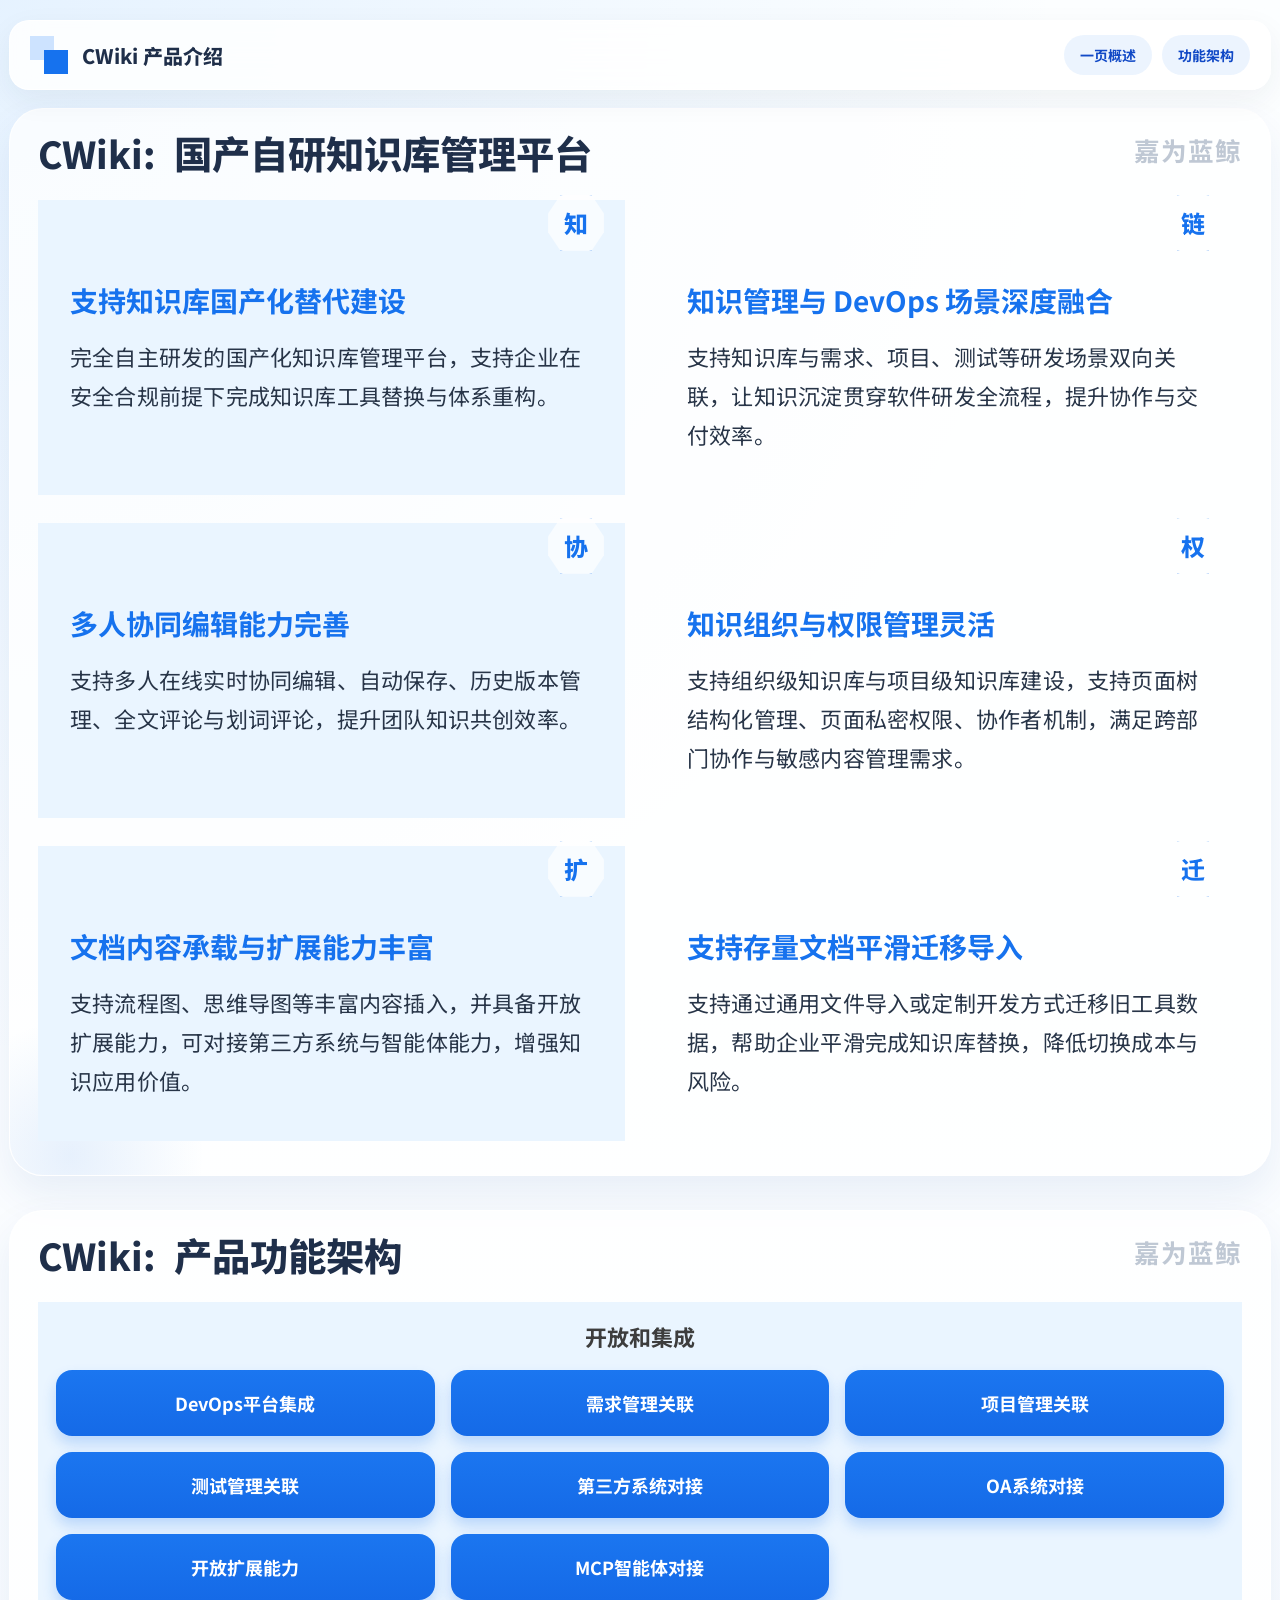
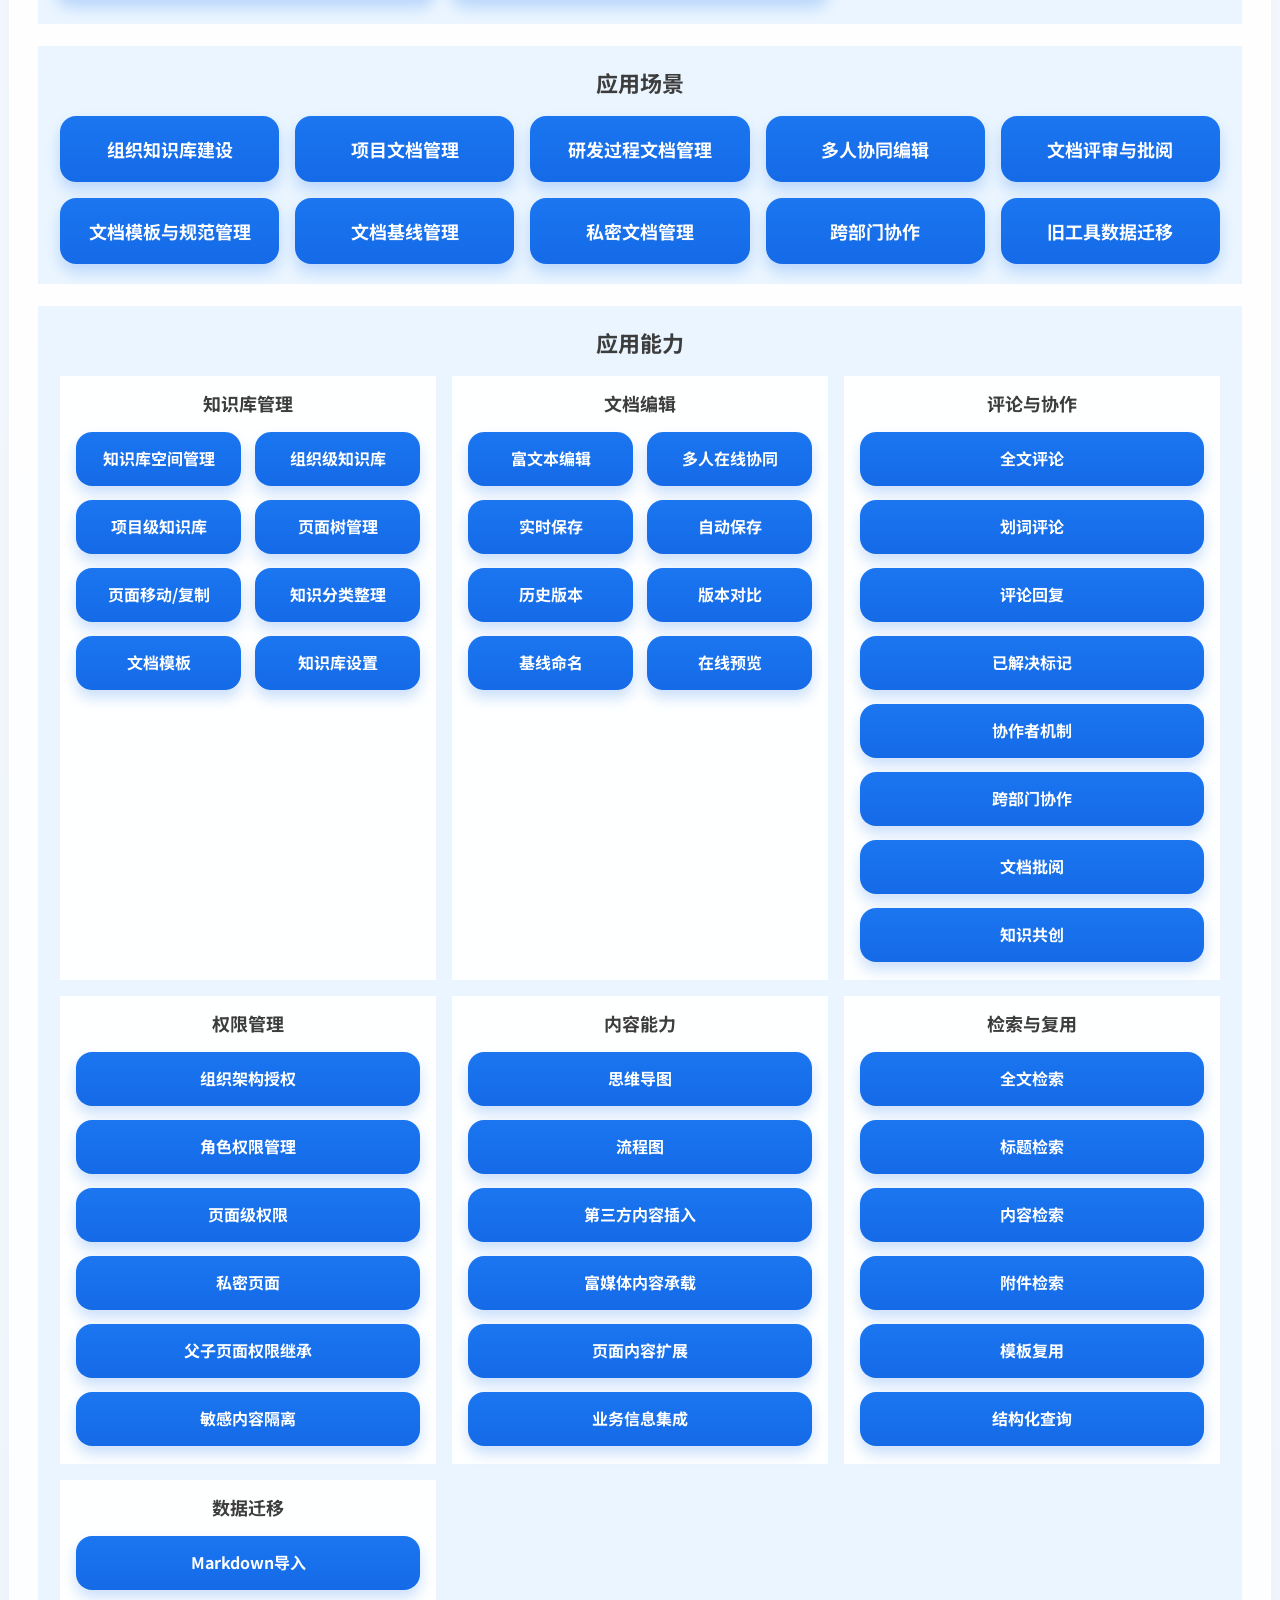
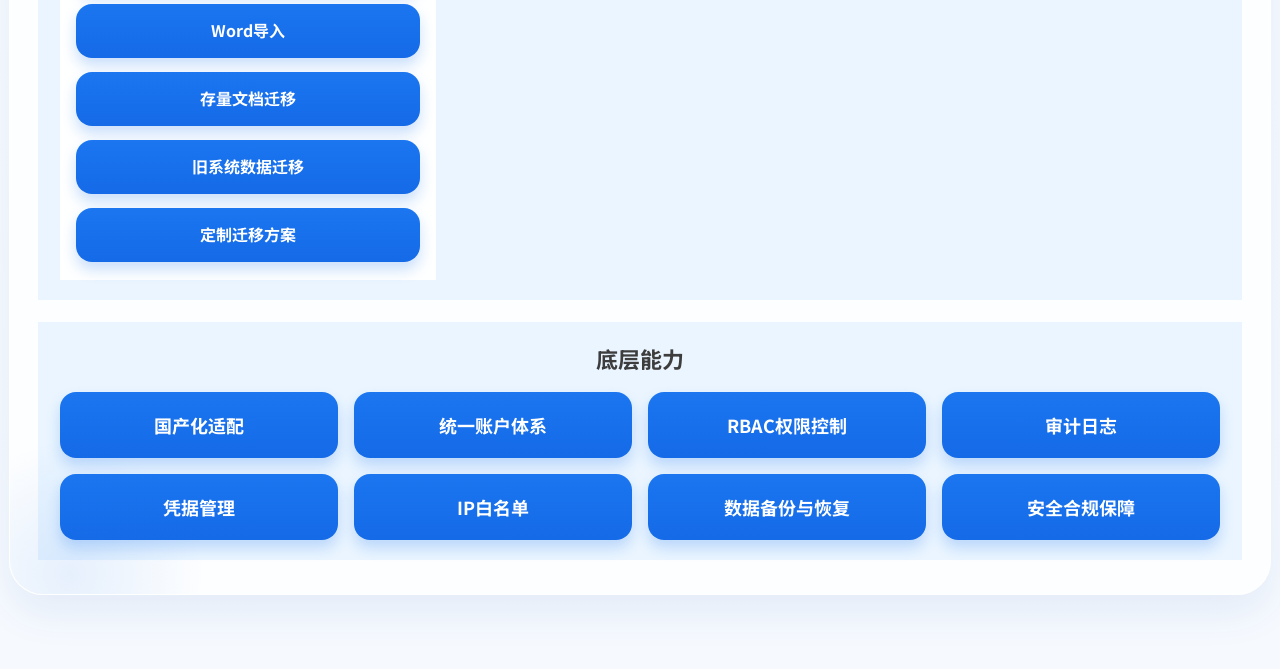
==== docs/index.html @ 2952a27b "Add CWiki GitHub Pages site" ====
<!doctype html>
<html lang="zh-CN">
  <head>
    <meta charset="UTF-8" />
    <meta name="viewport" content="width=device-width, initial-scale=1.0" />
    <title>CWiki 知识库管理平台产品介绍</title>
    <link rel="preconnect" href="https://fonts.googleapis.com" />
    <link rel="preconnect" href="https://fonts.gstatic.com" crossorigin />
    <link
      href="https://fonts.googleapis.com/css2?family=Noto+Sans+SC:wght@400;500;700;800&display=swap"
      rel="stylesheet"
    />
    <link rel="stylesheet" href="./styles.css" />
  </head>
  <body>
    <div class="page-shell">
      <header class="topbar">
        <a class="brand" href="#overview">
          <span class="brand-mark" aria-hidden="true">
            <i></i>
            <i></i>
          </span>
          <span class="brand-name">CWiki 产品介绍</span>
        </a>
        <nav class="topnav">
          <a href="#overview">一页概述</a>
          <a href="#architecture">功能架构</a>
        </nav>
      </header>

      <main>
        <section class="hero-section panel" id="overview">
          <div class="section-head">
            <div class="title-row">
              <span class="title-prefix">CWiki:</span>
              <h1>国产自研知识库管理平台</h1>
            </div>
            <div class="logo-ghost">嘉为蓝鲸</div>
          </div>

          <div class="overview-grid" id="overview-grid"></div>
        </section>

        <section class="arch-section panel" id="architecture">
          <div class="section-head">
            <div class="title-row">
              <span class="title-prefix">CWiki:</span>
              <h2>产品功能架构</h2>
            </div>
            <div class="logo-ghost">嘉为蓝鲸</div>
          </div>

          <div class="architecture-board">
            <div class="board-main">
              <div class="band scenario-band">
                <div class="band-title">应用场景</div>
                <div class="pill-row" id="scenario-pills"></div>
              </div>

              <div class="capability-area">
                <div class="band-title capability-title">应用能力</div>
                <div class="capability-grid" id="capability-grid"></div>
              </div>

              <div class="band foundation-band">
                <div class="band-title">底层能力</div>
                <div class="foundation-grid" id="foundation-pills"></div>
              </div>
            </div>

            <aside class="integration-side">
              <div class="band-title">开放和集成</div>
              <div class="integration-pills" id="integration-pills"></div>
            </aside>
          </div>
        </section>
      </main>
    </div>

    <script src="./script.js"></script>
  </body>
</html>
---- docs/styles.css ----
:root {
  --bg: #f6faff;
  --surface: #ffffff;
  --panel: #eaf5ff;
  --panel-strong: #dff0ff;
  --text: #1f2f4a;
  --body: #283548;
  --muted: #bfc8d4;
  --line: rgba(26, 115, 232, 0.08);
  --blue: #1672ee;
  --blue-deep: #1149c6;
  --shadow: 0 18px 40px rgba(16, 63, 157, 0.08);
  --radius: 30px;
  --pill-shadow: 0 8px 14px rgba(22, 114, 238, 0.22);
}

* {
  box-sizing: border-box;
}

html {
  scroll-behavior: smooth;
}

body {
  margin: 0;
  font-family: "Noto Sans SC", "PingFang SC", "Microsoft YaHei", sans-serif;
  color: var(--body);
  background:
    radial-gradient(circle at top left, rgba(102, 176, 255, 0.15), transparent 26%),
    linear-gradient(180deg, #fcfeff 0%, var(--bg) 100%);
}

a {
  color: inherit;
  text-decoration: none;
}

.page-shell {
  width: min(1600px, calc(100vw - 32px));
  margin: 0 auto;
  padding: 20px 0 40px;
}

.topbar {
  position: sticky;
  top: 12px;
  z-index: 20;
  display: flex;
  align-items: center;
  justify-content: space-between;
  gap: 16px;
  padding: 14px 20px;
  margin-bottom: 18px;
  background: rgba(255, 255, 255, 0.86);
  border: 1px solid rgba(255, 255, 255, 0.85);
  border-radius: 20px;
  backdrop-filter: blur(16px);
  box-shadow: 0 10px 30px rgba(31, 47, 74, 0.06);
}

.brand {
  display: inline-flex;
  align-items: center;
  gap: 14px;
  min-width: 0;
}

.brand-mark {
  position: relative;
  width: 38px;
  height: 38px;
  flex: 0 0 38px;
}

.brand-mark i {
  position: absolute;
  display: block;
  width: 24px;
  height: 24px;
}

.brand-mark i:first-child {
  top: 0;
  left: 0;
  background: #cde3ff;
}

.brand-mark i:last-child {
  right: 0;
  bottom: 0;
  background: var(--blue);
}

.brand-name {
  font-size: 20px;
  font-weight: 800;
  color: var(--text);
  white-space: nowrap;
}

.topnav {
  display: inline-flex;
  align-items: center;
  gap: 10px;
  flex-wrap: wrap;
}

.topnav a {
  padding: 10px 16px;
  border-radius: 999px;
  background: rgba(22, 114, 238, 0.08);
  color: var(--blue-deep);
  font-size: 14px;
  font-weight: 700;
}

.panel {
  position: relative;
  overflow: hidden;
  margin-bottom: 34px;
  padding: 22px 28px 34px;
  background: rgba(255, 255, 255, 0.74);
  border: 1px solid rgba(255, 255, 255, 0.84);
  border-radius: 34px;
  box-shadow: var(--shadow);
}

.panel::before {
  content: "";
  position: absolute;
  inset: auto auto -120px -80px;
  width: 280px;
  height: 280px;
  background: radial-gradient(circle, rgba(26, 115, 232, 0.1), transparent 68%);
  pointer-events: none;
}

.section-head {
  display: flex;
  align-items: flex-start;
  justify-content: space-between;
  gap: 16px;
  margin-bottom: 26px;
}

.title-row {
  display: flex;
  align-items: baseline;
  gap: 18px;
  min-width: 0;
}

.title-prefix,
.title-row h1,
.title-row h2 {
  margin: 0;
  color: var(--text);
  line-height: 1.1;
}

.title-prefix {
  font-size: clamp(34px, 2.9vw, 64px);
  font-weight: 800;
}

.title-row h1,
.title-row h2 {
  font-size: clamp(30px, 3vw, 58px);
  font-weight: 800;
}

.logo-ghost {
  flex: 0 0 auto;
  color: var(--muted);
  font-size: clamp(22px, 2vw, 42px);
  font-weight: 700;
  letter-spacing: 0.04em;
}

.overview-grid {
  display: grid;
  grid-template-columns: repeat(3, minmax(0, 1fr));
  gap: 28px 30px;
}

.feature-card {
  position: relative;
  min-height: 295px;
  padding: 82px 32px 28px;
}

.feature-card.is-shaded {
  background: var(--panel);
}

.feature-card .card-icon {
  position: absolute;
  top: -8px;
  right: 18px;
  display: grid;
  place-items: center;
  width: 62px;
  height: 62px;
  border: 3px solid var(--blue);
  border-radius: 18px;
  color: var(--blue);
  font-size: 24px;
  font-weight: 800;
  clip-path: polygon(25% 5%, 75% 5%, 95% 35%, 95% 65%, 75% 95%, 25% 95%, 5% 65%, 5% 35%);
  background: rgba(255, 255, 255, 0.7);
}

.feature-card h3 {
  margin: 0 0 18px;
  color: var(--blue);
  font-size: clamp(28px, 1.55vw, 38px);
  line-height: 1.32;
}

.feature-card p {
  margin: 0;
  font-size: clamp(22px, 1.22vw, 30px);
  line-height: 1.78;
  letter-spacing: 0.01em;
}

.architecture-board {
  display: grid;
  grid-template-columns: minmax(0, 1fr) 270px;
  gap: 22px;
}

.board-main {
  display: grid;
  gap: 22px;
}

.band,
.capability-area,
.integration-side {
  background: var(--panel);
}

.band,
.capability-area {
  padding: 20px 22px;
}

.integration-side {
  padding: 18px 18px 24px;
}

.band-title,
.capability-title {
  margin-bottom: 18px;
  color: #3d3d3d;
  font-size: clamp(22px, 1.5vw, 34px);
  font-weight: 700;
  text-align: center;
}

.pill-row,
.integration-pills,
.foundation-grid {
  display: grid;
  gap: 16px;
}

.pill-row {
  grid-template-columns: repeat(5, minmax(0, 1fr));
}

.foundation-grid {
  grid-template-columns: repeat(4, minmax(0, 1fr));
}

.integration-pills {
  grid-template-columns: 1fr;
}

.pill {
  display: flex;
  align-items: center;
  justify-content: center;
  min-height: 66px;
  padding: 12px 16px;
  border-radius: 16px;
  background: linear-gradient(180deg, #1b76f0 0%, #156ae7 100%);
  color: #fff;
  text-align: center;
  font-size: 18px;
  font-weight: 700;
  line-height: 1.35;
  box-shadow: var(--pill-shadow);
}

.capability-grid {
  display: grid;
  grid-template-columns: 1.45fr 1.45fr 1fr 1fr 1fr;
  gap: 16px;
}

.cap-panel {
  padding: 14px 16px 18px;
  background: rgba(255, 255, 255, 0.96);
}

.cap-panel h3 {
  margin: 0 0 16px;
  color: #3d3d3d;
  font-size: 18px;
  font-weight: 700;
  text-align: center;
}

.cap-panel .pill-list {
  display: grid;
  gap: 14px;
}

.cap-panel.cols-2 .pill-list {
  grid-template-columns: repeat(2, minmax(0, 1fr));
}

.cap-panel.cols-1 .pill-list {
  grid-template-columns: 1fr;
}

.cap-panel .pill {
  min-height: 54px;
  font-size: 16px;
}

@media (max-width: 1320px) {
  .page-shell {
    width: min(100%, calc(100vw - 18px));
  }

  .overview-grid {
    grid-template-columns: repeat(2, minmax(0, 1fr));
  }

  .architecture-board {
    grid-template-columns: 1fr;
  }

  .integration-side {
    order: -1;
  }

  .integration-pills {
    grid-template-columns: repeat(3, minmax(0, 1fr));
  }

  .capability-grid {
    grid-template-columns: repeat(3, minmax(0, 1fr));
  }
}

@media (max-width: 900px) {
  .topbar,
  .section-head,
  .title-row {
    flex-direction: column;
    align-items: flex-start;
  }

  .logo-ghost {
    align-self: flex-end;
  }

  .overview-grid,
  .capability-grid,
  .pill-row,
  .foundation-grid,
  .integration-pills {
    grid-template-columns: 1fr;
  }

  .feature-card {
    min-height: auto;
  }

  .feature-card h3 {
    font-size: 24px;
  }

  .feature-card p {
    font-size: 17px;
    line-height: 1.75;
  }

  .pill {
    min-height: 56px;
    font-size: 16px;
  }
}
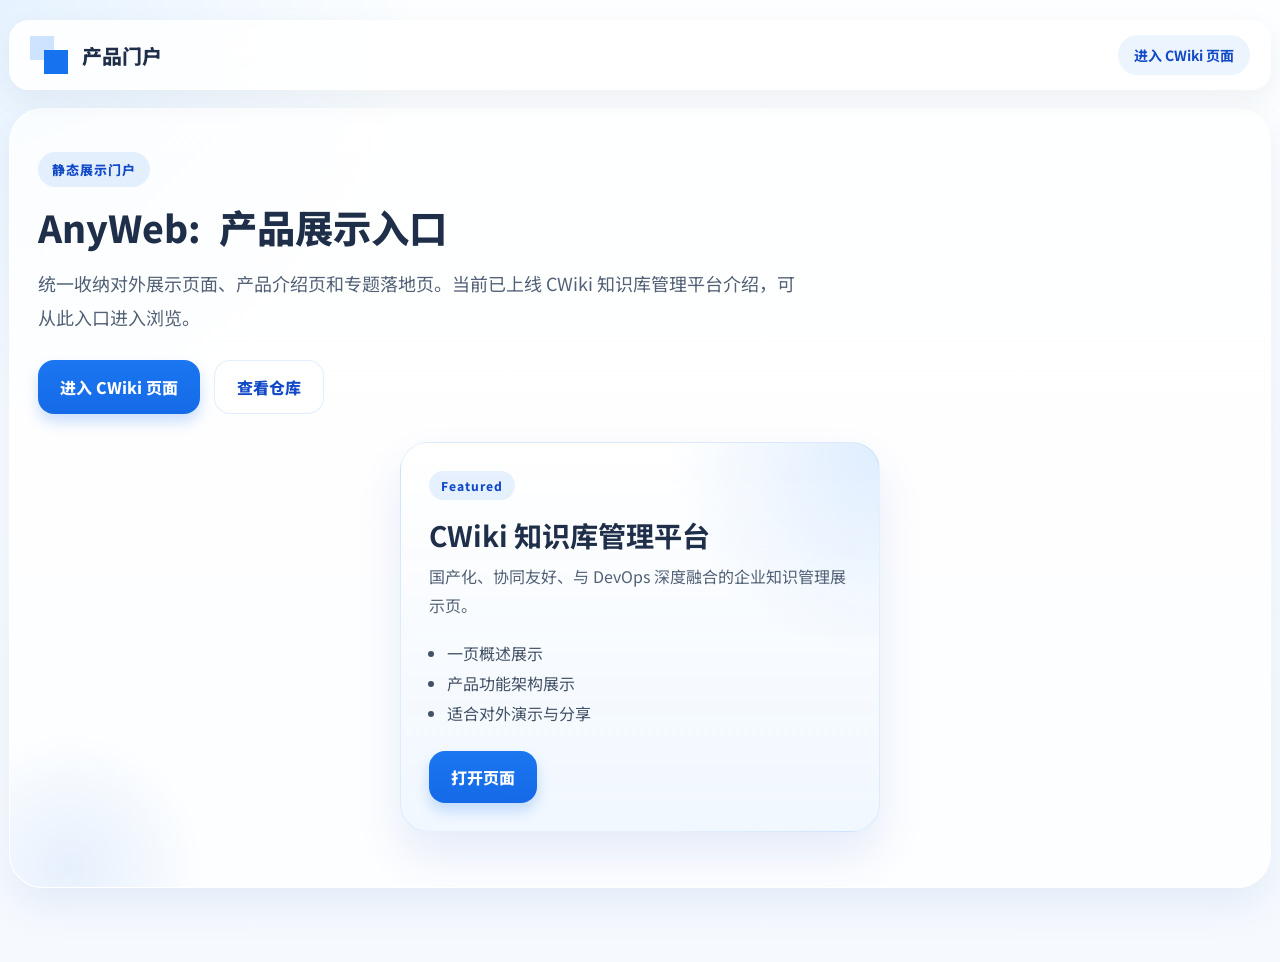
==== commit 17350738: "Add portal homepage for Pages site" ====
--- a/docs/index.html
+++ b/docs/index.html
@@ -20,58 +20,45 @@
             <i></i>
             <i></i>
           </span>
-          <span class="brand-name">CWiki 产品介绍</span>
+          <span class="brand-name">产品门户</span>
         </a>
         <nav class="topnav">
-          <a href="#overview">一页概述</a>
-          <a href="#architecture">功能架构</a>
+          <a href="./cwiki_landing_page.html">进入 CWiki 页面</a>
         </nav>
       </header>
 
       <main>
-        <section class="hero-section panel" id="overview">
-          <div class="section-head">
-            <div class="title-row">
-              <span class="title-prefix">CWiki:</span>
-              <h1>国产自研知识库管理平台</h1>
-            </div>
-            <div class="logo-ghost">嘉为蓝鲸</div>
-          </div>
-
-          <div class="overview-grid" id="overview-grid"></div>
-        </section>
-
-        <section class="arch-section panel" id="architecture">
-          <div class="section-head">
-            <div class="title-row">
-              <span class="title-prefix">CWiki:</span>
-              <h2>产品功能架构</h2>
-            </div>
-            <div class="logo-ghost">嘉为蓝鲸</div>
-          </div>
-
-          <div class="architecture-board">
-            <div class="board-main">
-              <div class="band scenario-band">
-                <div class="band-title">应用场景</div>
-                <div class="pill-row" id="scenario-pills"></div>
+        <section class="portal-hero panel" id="portal-home">
+          <div class="portal-grid">
+            <div class="portal-copy">
+              <div class="portal-tag">静态展示门户</div>
+              <div class="title-row portal-title-row">
+                <span class="title-prefix">AnyWeb:</span>
+                <h1>产品展示入口</h1>
               </div>
-
-              <div class="capability-area">
-                <div class="band-title capability-title">应用能力</div>
-                <div class="capability-grid" id="capability-grid"></div>
-              </div>
-
-              <div class="band foundation-band">
-                <div class="band-title">底层能力</div>
-                <div class="foundation-grid" id="foundation-pills"></div>
+              <p class="portal-desc">
+                统一收纳对外展示页面、产品介绍页和专题落地页。当前已上线 CWiki
+                知识库管理平台介绍，可从此入口进入浏览。
+              </p>
+              <div class="portal-actions">
+                <a class="portal-button primary" href="./cwiki_landing_page.html">进入 CWiki 页面</a>
+                <a class="portal-button secondary" href="https://github.com/jasonfong2024/anyweb" target="_blank" rel="noreferrer">查看仓库</a>
               </div>
             </div>
 
-            <aside class="integration-side">
-              <div class="band-title">开放和集成</div>
-              <div class="integration-pills" id="integration-pills"></div>
-            </aside>
+            <div class="portal-card-area">
+              <article class="portal-card featured">
+                <div class="portal-card-badge">Featured</div>
+                <h2>CWiki 知识库管理平台</h2>
+                <p>国产化、协同友好、与 DevOps 深度融合的企业知识管理展示页。</p>
+                <ul>
+                  <li>一页概述展示</li>
+                  <li>产品功能架构展示</li>
+                  <li>适合对外演示与分享</li>
+                </ul>
+                <a class="inline-entry" href="./cwiki_landing_page.html">打开页面</a>
+              </article>
+            </div>
           </div>
         </section>
       </main>
--- a/docs/styles.css
+++ b/docs/styles.css
@@ -178,51 +178,356 @@
   letter-spacing: 0.04em;
 }
 
-.overview-grid {
+.portal-hero {
+  min-height: calc(100vh - 120px);
+  display: flex;
+  align-items: center;
+}
+
+.portal-grid {
+  display: grid;
+  grid-template-columns: minmax(0, 1.1fr) minmax(360px, 0.9fr);
+  gap: 28px;
+  width: 100%;
+  align-items: center;
+}
+
+.portal-tag {
+  display: inline-flex;
+  align-items: center;
+  padding: 8px 14px;
+  margin-bottom: 18px;
+  border-radius: 999px;
+  background: rgba(22, 114, 238, 0.1);
+  color: var(--blue-deep);
+  font-size: 13px;
+  font-weight: 800;
+  letter-spacing: 0.08em;
+  text-transform: uppercase;
+}
+
+.portal-title-row {
+  margin-bottom: 18px;
+}
+
+.portal-desc {
+  max-width: 760px;
+  margin: 0 0 26px;
+  color: #526176;
+  font-size: clamp(18px, 1.25vw, 24px);
+  line-height: 1.9;
+}
+
+.portal-actions {
+  display: flex;
+  flex-wrap: wrap;
+  gap: 14px;
+}
+
+.portal-button,
+.inline-entry {
+  display: inline-flex;
+  align-items: center;
+  justify-content: center;
+  padding: 14px 22px;
+  border-radius: 16px;
+  font-size: 16px;
+  font-weight: 800;
+  transition: transform 0.2s ease, box-shadow 0.2s ease, background 0.2s ease;
+}
+
+.portal-button:hover,
+.inline-entry:hover {
+  transform: translateY(-2px);
+}
+
+.portal-button.primary,
+.inline-entry {
+  background: linear-gradient(180deg, #1b76f0 0%, #156ae7 100%);
+  color: #fff;
+  box-shadow: var(--pill-shadow);
+}
+
+.portal-button.secondary {
+  background: rgba(255, 255, 255, 0.92);
+  color: var(--blue-deep);
+  border: 1px solid rgba(22, 114, 238, 0.12);
+}
+
+.portal-card-area {
+  display: flex;
+  justify-content: center;
+}
+
+.portal-card {
+  width: min(100%, 480px);
+  padding: 28px;
+  border-radius: 28px;
+  background:
+    radial-gradient(circle at top right, rgba(110, 175, 255, 0.22), transparent 34%),
+    linear-gradient(180deg, rgba(255, 255, 255, 0.98), rgba(240, 247, 255, 0.96));
+  border: 1px solid rgba(22, 114, 238, 0.1);
+  box-shadow: 0 24px 46px rgba(17, 73, 198, 0.1);
+}
+
+.portal-card-badge {
+  display: inline-flex;
+  padding: 6px 12px;
+  margin-bottom: 18px;
+  border-radius: 999px;
+  background: rgba(22, 114, 238, 0.1);
+  color: var(--blue-deep);
+  font-size: 12px;
+  font-weight: 800;
+  letter-spacing: 0.08em;
+}
+
+.portal-card h2 {
+  margin: 0 0 10px;
+  color: var(--text);
+  font-size: clamp(28px, 2.2vw, 38px);
+  line-height: 1.2;
+}
+
+.portal-card p {
+  margin: 0 0 18px;
+  color: #536176;
+  font-size: 16px;
+  line-height: 1.8;
+}
+
+.portal-card ul {
+  margin: 0 0 22px;
+  padding-left: 18px;
+  color: #425165;
+  line-height: 1.9;
+}
+
+.overview-lead {
+  margin-bottom: 28px;
+  text-align: center;
+}
+
+.overview-lead h3 {
+  margin: 0 0 10px;
+  color: var(--blue);
+  font-size: clamp(22px, 1.8vw, 32px);
+  font-weight: 800;
+}
+
+.overview-lead p {
+  width: min(980px, 100%);
+  margin: 0 auto;
+  color: #526176;
+  font-size: clamp(16px, 1.1vw, 20px);
+  line-height: 1.8;
+}
+
+.overview-stage {
+  display: grid;
+  grid-template-columns: 300px minmax(0, 1fr) 300px;
+  gap: 24px;
+  align-items: center;
+  margin-bottom: 28px;
+}
+
+.overview-side,
+.overview-center,
+.value-section,
+.overview-baseboard {
+  position: relative;
+}
+
+.overview-side {
+  padding: 24px 18px 22px;
+  background: linear-gradient(180deg, rgba(31, 61, 166, 0.08), rgba(22, 114, 238, 0.05));
+  border-radius: 26px;
+  border: 1px solid rgba(22, 114, 238, 0.08);
+}
+
+.overview-side h3,
+.value-title,
+.baseboard-title {
+  margin: 0 0 18px;
+  color: var(--text);
+  font-size: 22px;
+  font-weight: 800;
+  text-align: center;
+}
+
+.mini-pill-grid {
+  display: grid;
+  grid-template-columns: repeat(2, minmax(0, 1fr));
+  gap: 12px;
+}
+
+.mini-pill,
+.scene-pill {
+  display: flex;
+  align-items: center;
+  justify-content: center;
+  min-height: 54px;
+  padding: 10px 12px;
+  border-radius: 14px;
+  color: #fff;
+  font-size: 15px;
+  font-weight: 700;
+  line-height: 1.35;
+  text-align: center;
+  background: linear-gradient(180deg, #2a89ff 0%, #1b6fe8 100%);
+  box-shadow: 0 8px 18px rgba(22, 114, 238, 0.24);
+}
+
+.scene-list {
+  display: grid;
+  gap: 14px;
+}
+
+.overview-center {
+  min-height: 420px;
+  display: grid;
+  place-items: center;
+  background:
+    radial-gradient(circle at center, rgba(118, 179, 255, 0.3), rgba(118, 179, 255, 0.08) 34%, transparent 68%),
+    linear-gradient(180deg, rgba(255, 255, 255, 0.6), rgba(234, 245, 255, 0.2));
+  border-radius: 34px;
+}
+
+.hex-cluster {
+  position: relative;
+  width: min(100%, 620px);
+  min-height: 360px;
+}
+
+.hex-node {
+  position: absolute;
+  display: grid;
+  place-items: center;
+  width: 170px;
+  height: 148px;
+  padding: 14px;
+  color: #eff7ff;
+  text-align: center;
+  font-size: 16px;
+  font-weight: 700;
+  line-height: 1.35;
+  clip-path: polygon(25% 6%, 75% 6%, 100% 50%, 75% 94%, 25% 94%, 0% 50%);
+  box-shadow: 0 18px 30px rgba(25, 82, 181, 0.22);
+}
+
+.hex-node span {
+  display: block;
+}
+
+.hex-node:nth-child(1) {
+  top: 18px;
+  left: 110px;
+}
+
+.hex-node:nth-child(2) {
+  top: 18px;
+  right: 110px;
+}
+
+.hex-node:nth-child(3) {
+  top: 98px;
+  left: 50%;
+  transform: translateX(-50%);
+}
+
+.hex-node:nth-child(4) {
+  top: 178px;
+  left: 110px;
+}
+
+.hex-node:nth-child(5) {
+  top: 178px;
+  right: 110px;
+}
+
+.hex-node:nth-child(6) {
+  top: 258px;
+  left: 50%;
+  transform: translateX(-50%);
+}
+
+.tone-indigo {
+  background: linear-gradient(180deg, #3e64d6 0%, #2a48a8 100%);
+}
+
+.tone-teal {
+  background: linear-gradient(180deg, #2493bb 0%, #1f6d9e 100%);
+}
+
+.tone-violet {
+  background: linear-gradient(180deg, #7c56d4 0%, #5c3db2 100%);
+}
+
+.tone-blue {
+  background: linear-gradient(180deg, #6f9df8 0%, #5383ef 100%);
+}
+
+.tone-cyan {
+  background: linear-gradient(180deg, #30a3d8 0%, #1b82bf 100%);
+}
+
+.tone-royal {
+  background: linear-gradient(180deg, #3c87ff 0%, #1667e9 100%);
+}
+
+.hex-node.is-main {
+  width: 182px;
+  height: 156px;
+}
+
+.value-section {
+  padding: 24px 24px 26px;
+  margin-bottom: 22px;
+  border-radius: 28px;
+  border: 1px dashed rgba(22, 114, 238, 0.18);
+  background: linear-gradient(180deg, rgba(237, 246, 255, 0.6), rgba(255, 255, 255, 0.55));
+}
+
+.value-grid {
   display: grid;
   grid-template-columns: repeat(3, minmax(0, 1fr));
-  gap: 28px 30px;
-}
-
-.feature-card {
-  position: relative;
-  min-height: 295px;
-  padding: 82px 32px 28px;
-}
-
-.feature-card.is-shaded {
-  background: var(--panel);
-}
-
-.feature-card .card-icon {
-  position: absolute;
-  top: -8px;
-  right: 18px;
-  display: grid;
-  place-items: center;
-  width: 62px;
-  height: 62px;
-  border: 3px solid var(--blue);
-  border-radius: 18px;
+  gap: 18px;
+}
+
+.value-card {
+  padding: 18px 18px 20px;
+  border-radius: 22px;
+  background: rgba(255, 255, 255, 0.92);
+  border: 1px solid rgba(22, 114, 238, 0.08);
+  box-shadow: 0 14px 30px rgba(17, 73, 198, 0.06);
+}
+
+.value-card h3 {
+  margin: 0 0 10px;
   color: var(--blue);
-  font-size: 24px;
-  font-weight: 800;
-  clip-path: polygon(25% 5%, 75% 5%, 95% 35%, 95% 65%, 75% 95%, 25% 95%, 5% 65%, 5% 35%);
-  background: rgba(255, 255, 255, 0.7);
-}
-
-.feature-card h3 {
-  margin: 0 0 18px;
-  color: var(--blue);
-  font-size: clamp(28px, 1.55vw, 38px);
-  line-height: 1.32;
-}
-
-.feature-card p {
+  font-size: 18px;
+  font-weight: 800;
+}
+
+.value-card p {
   margin: 0;
-  font-size: clamp(22px, 1.22vw, 30px);
-  line-height: 1.78;
-  letter-spacing: 0.01em;
+  color: #4b5c71;
+  font-size: 15px;
+  line-height: 1.75;
+}
+
+.overview-baseboard {
+  padding: 22px 26px 24px;
+  border-radius: 28px;
+  background:
+    radial-gradient(circle at center top, rgba(55, 129, 255, 0.18), transparent 46%),
+    linear-gradient(180deg, #edf6ff 0%, #f8fbff 100%);
+}
+
+.baseboard-pills {
+  display: grid;
+  grid-template-columns: repeat(5, minmax(0, 1fr));
+  gap: 16px;
 }
 
 .architecture-board {
@@ -341,6 +646,56 @@
     grid-template-columns: repeat(2, minmax(0, 1fr));
   }
 
+  .portal-grid,
+  .overview-stage {
+    grid-template-columns: 1fr;
+  }
+
+  .hex-cluster {
+    width: 100%;
+    min-height: 720px;
+  }
+
+  .hex-node:nth-child(1),
+  .hex-node:nth-child(2),
+  .hex-node:nth-child(3),
+  .hex-node:nth-child(4),
+  .hex-node:nth-child(5),
+  .hex-node:nth-child(6) {
+    left: 50%;
+    right: auto;
+    transform: translateX(-50%);
+  }
+
+  .hex-node:nth-child(1) {
+    top: 0;
+  }
+
+  .hex-node:nth-child(2) {
+    top: 116px;
+  }
+
+  .hex-node:nth-child(3) {
+    top: 232px;
+  }
+
+  .hex-node:nth-child(4) {
+    top: 348px;
+  }
+
+  .hex-node:nth-child(5) {
+    top: 464px;
+  }
+
+  .hex-node:nth-child(6) {
+    top: 580px;
+  }
+
+  .value-grid,
+  .baseboard-pills {
+    grid-template-columns: repeat(2, minmax(0, 1fr));
+  }
+
   .architecture-board {
     grid-template-columns: 1fr;
   }
@@ -361,7 +716,8 @@
 @media (max-width: 900px) {
   .topbar,
   .section-head,
-  .title-row {
+  .title-row,
+  .portal-actions {
     flex-direction: column;
     align-items: flex-start;
   }
@@ -370,7 +726,6 @@
     align-self: flex-end;
   }
 
-  .overview-grid,
   .capability-grid,
   .pill-row,
   .foundation-grid,
@@ -378,17 +733,24 @@
     grid-template-columns: 1fr;
   }
 
-  .feature-card {
-    min-height: auto;
-  }
-
-  .feature-card h3 {
-    font-size: 24px;
-  }
-
-  .feature-card p {
-    font-size: 17px;
-    line-height: 1.75;
+  .mini-pill-grid,
+  .value-grid,
+  .baseboard-pills {
+    grid-template-columns: 1fr;
+  }
+
+  .overview-side,
+  .value-section,
+  .overview-baseboard,
+  .band,
+  .capability-area,
+  .integration-side {
+    padding-left: 16px;
+    padding-right: 16px;
+  }
+
+  .hex-cluster {
+    min-height: 700px;
   }
 
   .pill {
